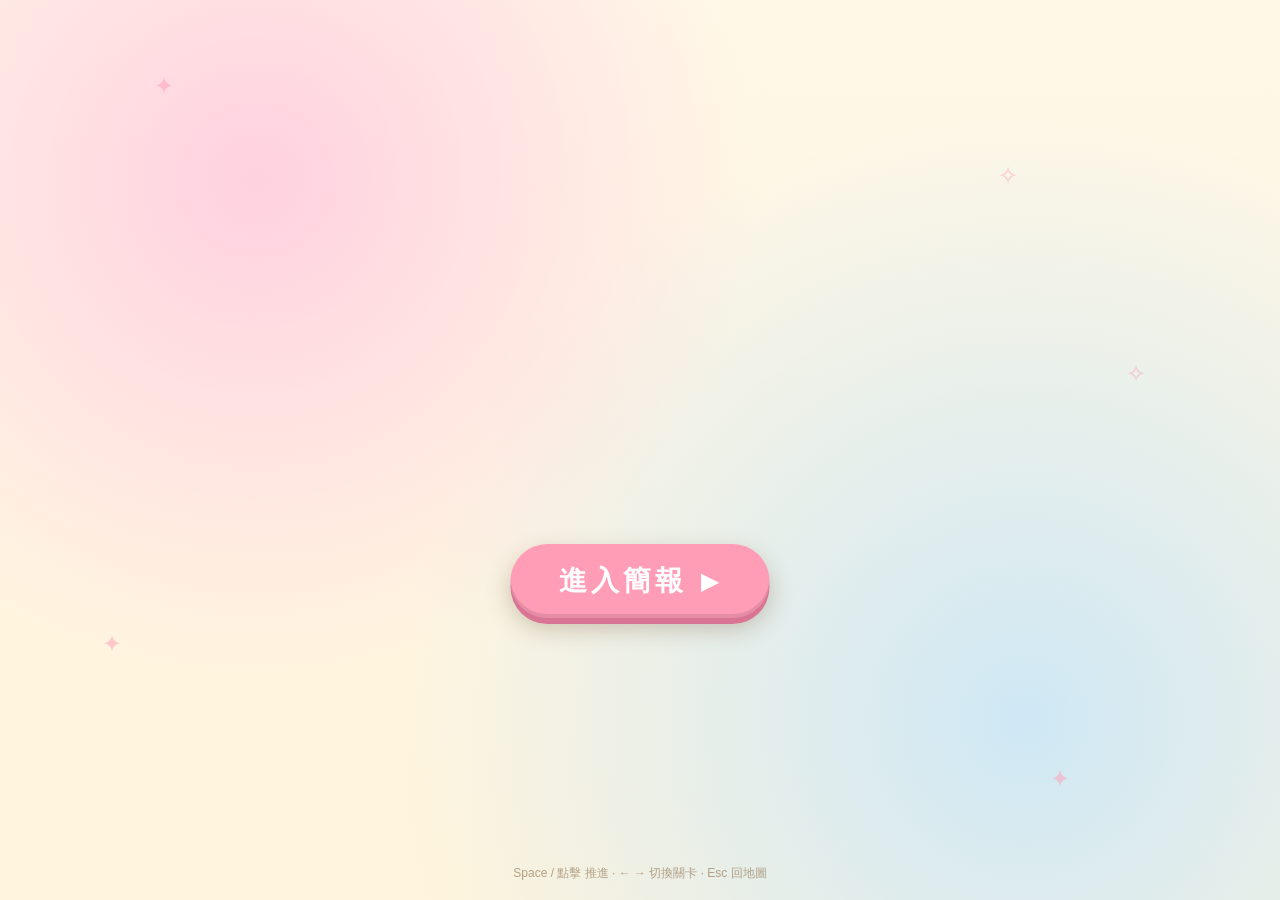
==== index.html @ 7335b10e "feat(ui): 實作首頁版面切換功能 在 content.json 新增 mode 參數，允許切換首頁兩種顯示樣式。mode 2 會隱藏動態角色圖示並將進入按鈕上移 210px。同時修正了切換樣式" ====
<!DOCTYPE html>
<html lang="zh-Hant">
<head>
<meta charset="UTF-8">
<meta name="viewport" content="width=device-width,initial-scale=1">
<title>敏捷力：吉伊卡哇的職場生存法則</title>
<link rel="stylesheet" href="assets/css/style.css?v=8">
<meta http-equiv="Cache-Control" content="no-cache, no-store, must-revalidate">
<meta http-equiv="Pragma" content="no-cache">
<meta http-equiv="Expires" content="0">
</head>
<body>

<!-- ============ Scene 1: Title ============ -->
<section id="scene-title" class="scene">
  <div class="title-bg">
    <img src="images/title-bg.png" alt="" class="bg-image" onerror="this.style.display='none'">
    <div class="bg-deco">
      <span class="deco">✦</span><span class="deco">✧</span>
      <span class="deco">✦</span><span class="deco">✧</span>
      <span class="deco">✦</span>
    </div>
  </div>

  <div class="title-center">
    <div class="title-subtitle" id="t-subtitle"></div>
    <h1 class="title-main" id="t-title"></h1>
    <div class="title-tagline" id="t-tagline"></div>
  </div>

  <div class="title-characters">
    <img class="char-float c1" src="images/characters/chiikawa.png" alt="" onerror="this.src='images/placeholder.svg'">
    <img class="char-float c2" src="images/characters/hachi.png" alt="" onerror="this.src='images/placeholder.svg'">
    <img class="char-float c3" src="images/characters/usagi.png" alt="" onerror="this.src='images/placeholder.svg'">
    <img class="char-float c4" src="images/characters/kobun.png" alt="" onerror="this.src='images/placeholder.svg'">
    <img class="char-float c5" src="images/characters/kuri.png" alt="" onerror="this.src='images/placeholder.svg'">
    <img class="char-float c6" src="images/characters/rakko.png" alt="" onerror="this.src='images/placeholder.svg'">
  </div>

  <button id="enter-btn" class="enter-btn">
    <span class="enter-btn-text"></span>
    <span class="enter-btn-arrow">▶</span>
  </button>

  <div class="hint-bar" id="title-hint"></div>
</section>

<!-- ============ Scene 2: Map ============ -->
<section id="scene-map" class="scene">
  <header class="map-header">
    <h2 class="map-title" id="map-title"></h2>
    <div class="map-hint" id="map-hint"></div>
    <div class="map-progress">
      <span class="progress-label"><span id="progress-num">0</span> / <span id="progress-total">7</span></span>
      <div class="stamp-row" id="stamp-row"></div>
      <button class="reset-btn" id="reset-btn" title="重置進度"></button>
    </div>
  </header>

  <div class="map-wrap">
    <img src="images/map.png" alt="" class="map-bg" onerror="this.style.display='none'">
    <div class="map-inner" id="map-inner">
      <!-- 虛線路徑 SVG -->
      <svg class="map-paths" viewBox="0 0 100 100" preserveAspectRatio="none" id="map-paths"></svg>
      <!-- 地標會由 JS 插入 -->
    </div>
  </div>

  <!-- 全部完成慶祝層 -->
  <div class="all-clear" id="all-clear" hidden>
    <div class="all-clear-inner">
      <div class="fireworks">
        <span>✦</span><span>✧</span><span>★</span><span>✦</span><span>✧</span>
      </div>
      <h2 id="all-clear-title"></h2>
      <p id="all-clear-text"></p>
      <button class="btn primary" id="all-clear-close">再看一次</button>
    </div>
  </div>
</section>

<!-- ============ Scene 3: Slide ============ -->
<section id="scene-slide" class="scene">
  <header class="slide-hud">
    <button class="btn hud-btn" id="slide-prev">◀ <span class="lbl-prev"></span></button>
    <button class="btn hud-btn" id="slide-map">🗺 <span class="lbl-map"></span></button>
    <div class="hud-center">
      <span class="hud-title" id="hud-title"></span>
      <span class="hud-count"><span id="hud-cur">1</span>/<span id="hud-total">7</span></span>
      <div class="hud-bar" id="hud-bar"></div>
    </div>
    <button class="btn hud-btn" id="slide-next"><span class="lbl-next"></span> ▶</button>
  </header>

  <div class="slide-body">
    <!-- 左側：角色立繪 -->
    <div class="slide-left" id="slide-left">
      <div class="stage" id="stage-characters"></div>
      <div class="char-info" id="char-info"></div>
    </div>

    <!-- 右側：重點 + 對話框 -->
    <div class="slide-right">
      <div class="slide-heading">
        <span class="slide-badge" id="slide-badge"></span>
        <h2 class="slide-title" id="slide-title"></h2>
      </div>
      <ul class="slide-points" id="slide-points"></ul>

      <div class="dialogue-box" id="dialogue-box">
        <div class="dialogue-speaker" id="dialogue-speaker"></div>
        <div class="dialogue-text" id="dialogue-text"></div>
        <div class="dialogue-next" id="dialogue-next">▼</div>
      </div>
    </div>
  </div>

  <footer class="slide-footer">
    <button class="btn" id="foot-prev">◀ <span class="lbl-prev"></span></button>
    <button class="btn" id="foot-map">🗺 <span class="lbl-map"></span></button>
    <button class="btn primary" id="foot-next"><span class="lbl-next"></span> ▶</button>
  </footer>

  <div class="skip-hint" id="skip-hint"></div>
</section>

<!-- 載入失敗提示（雙擊開啟會觸發，需改用 http server） -->
<div id="load-error" class="load-error" hidden>
  <div class="load-error-box">
    <h2>🚧 無法載入內容</h2>
    <p>瀏覽器禁止直接讀取本機 JSON 檔案。請在 <code>web/</code> 資料夾執行下列指令後用 <code>http://localhost:8000</code> 開啟：</p>
    <pre>cd web && python3 -m http.server 8000</pre>
    <p>或雙擊 <code>start.command</code>（macOS）自動啟動。</p>
  </div>
</div>

<script src="assets/js/typewriter.js"></script>
<script src="assets/js/scenes.js"></script>
<script src="assets/js/main.js"></script>
</body>
</html>
---- assets/css/style.css ----
/* ============================================================
   敏捷力互動式簡報 · 吉伊卡哇主題
   ============================================================ */

:root {
  --pink:       #FFD1E0;
  --pink-deep:  #FF9DB7;
  --cream:      #FFF8E7;
  --brown:      #6B4423;
  --brown-soft: #8B6B47;
  --mint:       #7FC8A9;
  --gold:       #FFB84D;
  --sky:        #CFE8F5;
  --bg:         #FFF4DC;
  --line:       #E8A6B8;
  --shadow:     rgba(107, 68, 35, 0.15);
  --shadow-deep: rgba(107, 68, 35, 0.3);

  --font-tc: "Noto Sans TC", "PingFang TC", "微軟正黑體", sans-serif;
  --radius: 18px;
  --radius-sm: 12px;
}

* { box-sizing: border-box; margin: 0; padding: 0; }

html, body {
  width: 100%;
  height: 100%;
  overflow: hidden;
  font-family: var(--font-tc);
  color: var(--brown);
  background: var(--bg);
}

button {
  font-family: inherit;
  cursor: pointer;
  border: none;
  background: none;
}

/* ============================================================
   Scene 切換
   ============================================================ */
.scene {
  position: fixed;
  inset: 0;
  opacity: 0;
  pointer-events: none;
  transform: scale(0.98);
  transition: opacity 0.5s ease, transform 0.5s ease;
  overflow: hidden;
}
.scene.active {
  opacity: 1;
  pointer-events: auto;
  transform: scale(1);
}

/* ============================================================
   Scene 1: Title
   ============================================================ */
#scene-title {
  background:
    radial-gradient(circle at 20% 20%, var(--pink) 0%, transparent 40%),
    radial-gradient(circle at 80% 80%, var(--sky) 0%, transparent 50%),
    linear-gradient(180deg, var(--cream) 0%, var(--bg) 100%);
}
.title-bg {
  position: absolute;
  inset: 0;
  overflow: hidden;
}
.bg-image {
  width: 100%;
  height: 100%;
  object-fit: cover;
  opacity: 0.5;
}
.bg-deco {
  position: absolute;
  inset: 0;
  pointer-events: none;
}
.bg-deco .deco {
  position: absolute;
  font-size: 24px;
  color: var(--pink-deep);
  opacity: 0.5;
  animation: twinkle 3s ease-in-out infinite;
}
.bg-deco .deco:nth-child(1) { top:  8%; left: 12%; animation-delay: 0s; }
.bg-deco .deco:nth-child(2) { top: 18%; left: 78%; animation-delay: 0.5s; }
.bg-deco .deco:nth-child(3) { top: 70%; left:  8%; animation-delay: 1s; }
.bg-deco .deco:nth-child(4) { top: 40%; left: 88%; animation-delay: 1.5s; }
.bg-deco .deco:nth-child(5) { top: 85%; left: 82%; animation-delay: 2s; }

@keyframes twinkle {
  0%, 100% { opacity: 0.2; transform: scale(0.8) rotate(0); }
  50%      { opacity: 0.8; transform: scale(1.2) rotate(180deg); }
}

.title-center {
  position: absolute;
  top: 18%;
  left: 50%;
  transform: translateX(-50%);
  text-align: center;
  z-index: 3;
  width: 90%;
  max-width: 720px;
}
.title-subtitle {
  font-size: clamp(14px, 1.6vw, 20px);
  color: var(--brown-soft);
  letter-spacing: 6px;
  margin-bottom: 12px;
  opacity: 0;
  animation: fadeUp 0.8s 0.2s ease forwards;
}
.title-main {
  font-size: clamp(36px, 6vw, 72px);
  font-weight: 900;
  color: var(--brown);
  letter-spacing: 4px;
  text-shadow:
    4px 4px 0 var(--pink),
    8px 8px 0 var(--shadow);
  opacity: 0;
  animation: fadeUp 1s 0.5s ease forwards;
}
.title-tagline {
  margin-top: 18px;
  font-size: clamp(14px, 1.8vw, 22px);
  color: var(--brown-soft);
  opacity: 0;
  animation: fadeUp 0.8s 0.9s ease forwards;
}

@keyframes fadeUp {
  from { opacity: 0; transform: translateY(20px); }
  to   { opacity: 1; transform: translateY(0); }
}

.title-characters {
  position: absolute;
  bottom: 22%;
  left: 50%;
  transform: translateX(-50%);
  display: flex;
  gap: clamp(8px, 2vw, 28px);
  z-index: 2;
}
.char-float {
  width: clamp(60px, 9vw, 110px);
  height: clamp(60px, 9vw, 110px);
  object-fit: contain;
  animation: float 3s ease-in-out infinite;
  filter: drop-shadow(0 8px 12px var(--shadow-deep));
}
.char-float.c1 { animation-delay: 0s; }
.char-float.c2 { animation-delay: 0.3s; }
.char-float.c3 { animation-delay: 0.6s; }
.char-float.c4 { animation-delay: 0.9s; }
.char-float.c5 { animation-delay: 1.2s; }
.char-float.c6 { animation-delay: 1.5s; }

@keyframes float {
  0%, 100% { transform: translateY(0) rotate(-2deg); }
  50%      { transform: translateY(-12px) rotate(2deg); }
}

.enter-btn {
  position: absolute;
  bottom: 8%;
  left: 50%;
  transform: translateX(-50%);
  padding: 18px 48px;
  background: var(--pink-deep);
  color: #fff;
  font-size: clamp(20px, 2.2vw, 28px);
  font-weight: 900;
  border-radius: 999px;
  letter-spacing: 4px;
  box-shadow:
    0 6px 0 #d97594,
    0 10px 24px var(--shadow-deep),
    inset 0 -4px 0 rgba(0,0,0,0.1);
  animation: pulse 2s ease-in-out infinite;
  z-index: 3;
  display: flex;
  align-items: center;
  gap: 14px;
}
.enter-btn:hover {
  transform: translateX(-50%) scale(1.05);
  animation-play-state: paused;
}
.enter-btn:active {
  transform: translateX(-50%) scale(0.98) translateY(4px);
  box-shadow: 0 2px 0 #d97594, 0 4px 12px var(--shadow-deep);
}
.enter-btn-arrow {
  font-size: 0.8em;
  animation: arrowWiggle 1s ease-in-out infinite;
}

@keyframes pulse {
  0%, 100% { box-shadow: 0 6px 0 #d97594, 0 10px 24px var(--shadow-deep), 0 0 0 0 rgba(255,157,183,0.7); }
  50%      { box-shadow: 0 6px 0 #d97594, 0 10px 24px var(--shadow-deep), 0 0 0 20px rgba(255,157,183,0); }
}
@keyframes arrowWiggle {
  0%, 100% { transform: translateX(0); }
  50%      { transform: translateX(6px); }
}

.hint-bar {
  position: absolute;
  bottom: 2%;
  left: 50%;
  transform: translateX(-50%);
  font-size: 12px;
  color: var(--brown-soft);
  opacity: 0.6;
}

/* ============================================================
   Scene 2: Map
   ============================================================ */
#scene-map {
  background:
    radial-gradient(ellipse at 50% 0%, var(--sky) 0%, transparent 60%),
    linear-gradient(180deg, var(--cream) 0%, var(--bg) 100%);
  display: flex;
  flex-direction: column;
}

.map-header {
  position: relative;
  padding: 20px 32px;
  display: flex;
  align-items: center;
  justify-content: space-between;
  flex-wrap: wrap;
  gap: 12px;
  border-bottom: 3px dashed var(--line);
  background: rgba(255, 248, 231, 0.7);
  z-index: 5;
}
.map-title {
  font-size: clamp(22px, 3vw, 32px);
  font-weight: 900;
  color: var(--brown);
  letter-spacing: 3px;
}
.map-hint {
  font-size: 13px;
  color: var(--brown-soft);
  opacity: 0.8;
}
.map-progress {
  display: flex;
  align-items: center;
  gap: 14px;
}
.progress-label {
  font-weight: 900;
  font-size: 18px;
  color: var(--brown);
  padding: 4px 14px;
  background: var(--pink);
  border-radius: 999px;
  box-shadow: 0 2px 0 var(--pink-deep);
}
.stamp-row {
  display: flex;
  gap: 6px;
}
.stamp {
  width: 26px;
  height: 26px;
  border: 2px dashed var(--line);
  border-radius: 50%;
  display: flex;
  align-items: center;
  justify-content: center;
  font-size: 16px;
  color: transparent;
  transition: all 0.3s ease;
}
.stamp.done {
  background: var(--gold);
  border-style: solid;
  border-color: #c98a20;
  color: #fff;
  transform: rotate(-12deg);
  animation: stampIn 0.4s ease;
}
@keyframes stampIn {
  0%   { transform: rotate(0) scale(2); opacity: 0; }
  60%  { transform: rotate(-18deg) scale(0.9); opacity: 1; }
  100% { transform: rotate(-12deg) scale(1); }
}
.reset-btn {
  width: 28px;
  height: 28px;
  border-radius: 50%;
  background: transparent;
  border: 2px solid var(--line);
  color: var(--brown-soft);
  font-size: 14px;
  display: flex;
  align-items: center;
  justify-content: center;
  transition: all 0.2s;
}
.reset-btn::before { content: "↻"; }
.reset-btn:hover {
  background: var(--line);
  color: #fff;
  transform: rotate(180deg);
}

.map-wrap {
  flex: 1;
  position: relative;
  margin: 20px;
  border-radius: var(--radius);
  background:
    radial-gradient(ellipse at 30% 30%, #e8f4d8 0%, transparent 50%),
    radial-gradient(ellipse at 70% 70%, #ffe4e8 0%, transparent 50%),
    #fff8e7;
  box-shadow:
    inset 0 0 0 4px var(--line),
    inset 0 0 0 8px var(--cream),
    0 10px 30px var(--shadow);
  overflow: hidden;
}
.map-bg {
  position: absolute;
  inset: 0;
  width: 100%;
  height: 100%;
  object-fit: cover;
  opacity: 0.7;
}
.map-wrap::after {
  content: "";
  position: absolute;
  inset: 0;
  background: rgba(255, 248, 231, 0.35);
  pointer-events: none;
  border-radius: var(--radius);
  z-index: 1;
}
.map-inner {
  position: absolute;
  inset: 0;
}
.map-paths {
  position: absolute;
  inset: 0;
  width: 100%;
  height: 100%;
  pointer-events: none;
}
.map-path-line {
  fill: none;
  stroke: #3E2723;
  stroke-width: 0.8;
  stroke-dasharray: 1.5 1.5;
  opacity: 1;
}

/* 地標 */
.landmark {
  position: absolute;
  transform: translate(-50%, -50%);
  display: flex;
  flex-direction: column;
  align-items: center;
  cursor: pointer;
  z-index: 2;
  transition: transform 0.2s ease;
}
.landmark:hover {
  transform: translate(-50%, -55%) scale(1.08);
  z-index: 10;
}
.landmark-icon-wrap {
  position: relative;
  width: 72px;
  height: 72px;
  background: var(--cream);
  border: 3px solid var(--brown);
  border-radius: 50%;
  display: flex;
  align-items: center;
  justify-content: center;
  font-size: 32px;
  box-shadow:
    0 6px 0 var(--brown),
    0 10px 20px var(--shadow-deep);
}
.landmark:not(.done) .landmark-icon-wrap::after {
  content: "";
  position: absolute;
  inset: -6px;
  border-radius: 50%;
  border: 3px solid var(--pink-deep);
  animation: halo 1.5s ease-in-out infinite;
  pointer-events: none;
}
@keyframes halo {
  0%, 100% { opacity: 0.3; transform: scale(1); }
  50%      { opacity: 1;   transform: scale(1.15); }
}
.landmark.done .landmark-icon-wrap {
  background: var(--mint);
  border-color: #4f8b6f;
  box-shadow: 0 6px 0 #4f8b6f, 0 10px 20px var(--shadow-deep);
}
.landmark-badge {
  position: absolute;
  top: -8px;
  left: -8px;
  width: 26px;
  height: 26px;
  background: var(--brown);
  color: #fff;
  border-radius: 50%;
  font-size: 14px;
  font-weight: 900;
  display: flex;
  align-items: center;
  justify-content: center;
  border: 2px solid var(--cream);
}
.landmark.done .landmark-icon-wrap::before {
  content: "✓";
  position: absolute;
  top: -10px;
  right: -10px;
  width: 30px;
  height: 30px;
  background: var(--gold);
  color: #fff;
  border-radius: 50%;
  font-size: 18px;
  font-weight: 900;
  display: flex;
  align-items: center;
  justify-content: center;
  border: 2px solid #c98a20;
  transform: rotate(-12deg);
}
.landmark-label {
  margin-top: 8px;
  padding: 4px 12px;
  background: var(--cream);
  border: 2px solid var(--brown);
  border-radius: 999px;
  font-size: 13px;
  font-weight: 700;
  color: var(--brown);
  white-space: nowrap;
  box-shadow: 0 2px 0 var(--brown);
}

.landmark-card {
  position: absolute;
  bottom: calc(100% + 14px);
  left: 50%;
  transform: translateX(-50%) translateY(6px);
  width: 240px;
  padding: 12px;
  background: #fff;
  border: 2px solid var(--brown);
  border-radius: var(--radius-sm);
  box-shadow: 0 8px 20px var(--shadow-deep);
  opacity: 0;
  pointer-events: none;
  transition: all 0.2s ease;
  z-index: 5;
}
.landmark:hover .landmark-card {
  opacity: 1;
  transform: translateX(-50%) translateY(0);
}
.landmark-card::after {
  content: "";
  position: absolute;
  top: 100%;
  left: 50%;
  transform: translateX(-50%);
  border: 8px solid transparent;
  border-top-color: var(--brown);
}

/* 靠上方地標：資訊卡翻到下方 */
.landmark.card-below .landmark-card {
  bottom: auto;
  top: calc(100% + 14px);
  transform: translateX(-50%) translateY(-6px);
}
.landmark.card-below:hover .landmark-card {
  transform: translateX(-50%) translateY(0);
}
.landmark.card-below .landmark-card::after {
  top: auto;
  bottom: 100%;
  border-top-color: transparent;
  border-bottom-color: var(--brown);
}
.lc-title {
  font-size: 15px;
  font-weight: 900;
  color: var(--brown);
  margin-bottom: 4px;
}
.lc-subtitle {
  font-size: 12px;
  color: var(--brown-soft);
  margin-bottom: 8px;
}
.lc-chars {
  display: flex;
  gap: 4px;
}
.lc-char {
  width: 30px;
  height: 30px;
  border-radius: 50%;
  background: var(--cream);
  border: 2px solid var(--brown);
  object-fit: cover;
}

/* 全部完成慶祝層 */
.all-clear {
  position: fixed;
  inset: 0;
  background: rgba(107, 68, 35, 0.6);
  display: flex;
  align-items: center;
  justify-content: center;
  z-index: 100;
  animation: fadeIn 0.4s ease;
}
.all-clear[hidden] { display: none; }
.all-clear-inner {
  background: var(--cream);
  border: 4px solid var(--brown);
  border-radius: var(--radius);
  padding: 40px 60px;
  text-align: center;
  position: relative;
  box-shadow: 0 20px 60px var(--shadow-deep);
  animation: popIn 0.5s ease;
}
.all-clear-inner h2 {
  font-size: 32px;
  color: var(--brown);
  margin-bottom: 12px;
}
.all-clear-inner p {
  color: var(--brown-soft);
  margin-bottom: 20px;
}
.fireworks {
  position: absolute;
  inset: -20px;
  pointer-events: none;
}
.fireworks span {
  position: absolute;
  font-size: 32px;
  color: var(--gold);
  animation: firework 1.5s ease-out infinite;
}
.fireworks span:nth-child(1) { top: 10%; left: 10%; animation-delay: 0s; }
.fireworks span:nth-child(2) { top: 80%; left: 20%; animation-delay: 0.3s; }
.fireworks span:nth-child(3) { top: 20%; right: 10%; animation-delay: 0.6s; }
.fireworks span:nth-child(4) { top: 70%; right: 15%; animation-delay: 0.9s; }
.fireworks span:nth-child(5) { top: 50%; left: 50%; animation-delay: 1.2s; }

@keyframes firework {
  0%   { opacity: 0; transform: scale(0) rotate(0); }
  50%  { opacity: 1; transform: scale(1.5) rotate(180deg); }
  100% { opacity: 0; transform: scale(2) rotate(360deg); }
}
@keyframes popIn {
  from { transform: scale(0.7); opacity: 0; }
  to   { transform: scale(1);   opacity: 1; }
}
@keyframes fadeIn {
  from { opacity: 0; }
  to   { opacity: 1; }
}

/* ============================================================
   Scene 3: Slide
   ============================================================ */
#scene-slide {
  background:
    linear-gradient(180deg, #fff4dc 0%, #ffe4e8 100%);
  display: flex;
  flex-direction: column;
}

.slide-hud {
  display: flex;
  align-items: center;
  gap: 12px;
  padding: 12px 20px;
  background: rgba(255, 248, 231, 0.95);
  border-bottom: 3px solid var(--brown);
  box-shadow: 0 4px 10px var(--shadow);
  z-index: 3;
}
.hud-center {
  flex: 1;
  display: flex;
  flex-direction: column;
  align-items: center;
  gap: 4px;
}
.hud-title {
  font-size: 15px;
  font-weight: 900;
  color: var(--brown);
}
.hud-count {
  font-size: 12px;
  color: var(--brown-soft);
}
.hud-bar {
  width: 200px;
  height: 8px;
  background: var(--line);
  border-radius: 999px;
  overflow: hidden;
  display: flex;
  gap: 2px;
  padding: 1px;
}
.hud-bar-seg {
  flex: 1;
  background: transparent;
  border-radius: 999px;
  transition: background 0.3s ease;
}
.hud-bar-seg.active { background: var(--brown); }
.hud-bar-seg.done   { background: var(--gold); }

.btn {
  padding: 8px 18px;
  border-radius: 999px;
  background: var(--cream);
  color: var(--brown);
  font-weight: 700;
  font-size: 14px;
  border: 2px solid var(--brown);
  box-shadow: 0 3px 0 var(--brown);
  transition: all 0.15s ease;
}
.btn:hover { transform: translateY(-2px); box-shadow: 0 5px 0 var(--brown); }
.btn:active { transform: translateY(2px); box-shadow: 0 1px 0 var(--brown); }
.btn.primary {
  background: var(--pink-deep);
  color: #fff;
  border-color: #b85a75;
  box-shadow: 0 3px 0 #b85a75;
}
.btn.primary:hover { box-shadow: 0 5px 0 #b85a75; }
.hud-btn { font-size: 13px; padding: 6px 14px; }

.slide-body {
  flex: 1;
  display: flex;
  gap: 24px;
  padding: 24px 32px;
  overflow: hidden;
}

/* 左側：角色區 */
.slide-left {
  width: 34%;
  min-width: 280px;
  display: flex;
  flex-direction: column;
  align-items: center;
  justify-content: center;
  gap: 16px;
  background:
    radial-gradient(ellipse at 50% 80%, rgba(255,209,224,0.5) 0%, transparent 60%);
  border-radius: var(--radius);
  position: relative;
  padding: 20px;
  overflow: hidden;
}
.stage {
  flex: 1;
  display: flex;
  align-items: center;
  justify-content: center;
  width: 100%;
  max-width: 100%;
  position: relative;
  min-height: 0;
}
.stage-char {
  position: absolute;
  left: 0;
  right: 0;
  bottom: 0;
  margin: 0 auto;
  max-height: min(65vh, 440px);
  max-width: 100%;
  width: auto;
  height: auto;
  object-fit: contain;
  opacity: 0;
  pointer-events: none;
  transition: opacity 0.35s ease;
  filter: drop-shadow(0 14px 22px var(--shadow-deep));
}
.stage-char.focus {
  opacity: 1;
  animation: float 4s ease-in-out infinite;
}

.char-dots {
  display: flex;
  gap: 8px;
  justify-content: center;
  margin: 8px 0 4px;
  flex-wrap: wrap;
}
.char-dot {
  width: 36px;
  height: 36px;
  border-radius: 50%;
  border: 2px solid var(--brown);
  background: var(--cream);
  overflow: hidden;
  cursor: pointer;
  padding: 0;
  opacity: 0.5;
  transition: opacity 0.2s ease, transform 0.2s ease;
}
.char-dot img {
  width: 100%;
  height: 100%;
  object-fit: cover;
  object-position: top center;
  display: block;
}
.char-dot:hover { opacity: 0.85; }
.char-dot.active {
  opacity: 1;
  transform: scale(1.12);
  box-shadow: 0 2px 0 var(--brown);
}
.char-dots.hide { display: none; }

.char-info {
  width: 100%;
  text-align: center;
  padding: 10px 14px;
  background: var(--cream);
  border: 2px solid var(--brown);
  border-radius: var(--radius-sm);
  box-shadow: 0 3px 0 var(--brown);
  min-height: 58px;
}
.char-info .ci-name {
  font-size: 16px;
  font-weight: 900;
  color: var(--brown);
}
.char-info .ci-member {
  font-size: 13px;
  color: var(--pink-deep);
  font-weight: 700;
}
.char-info .ci-dept {
  font-size: 11px;
  color: var(--brown-soft);
  margin-top: 2px;
}

/* 右側：重點 + 對話框 */
.slide-right {
  flex: 1;
  display: flex;
  flex-direction: column;
  gap: 18px;
  overflow-y: auto;
  min-height: 0;
}
.slide-heading {
  display: flex;
  align-items: center;
  gap: 12px;
  flex-wrap: wrap;
}
.slide-badge {
  padding: 4px 12px;
  background: var(--brown);
  color: var(--cream);
  border-radius: 999px;
  font-size: 12px;
  font-weight: 700;
  letter-spacing: 2px;
}
.slide-title {
  font-size: clamp(22px, 2.8vw, 32px);
  font-weight: 900;
  color: var(--brown);
  letter-spacing: 2px;
}

.slide-points {
  list-style: none;
  display: flex;
  flex-direction: column;
  gap: 10px;
}
.slide-points li {
  padding: 12px 18px 12px 42px;
  background: #fff;
  border: 2px solid var(--brown);
  border-radius: var(--radius-sm);
  font-size: clamp(14px, 1.4vw, 17px);
  line-height: 1.6;
  color: var(--brown);
  box-shadow: 0 3px 0 var(--brown);
  position: relative;
  opacity: 0;
  transform: translateX(-12px);
  animation: pointIn 0.5s ease forwards;
}
.slide-points li::before {
  content: "✦";
  position: absolute;
  left: 16px;
  top: 50%;
  transform: translateY(-50%);
  color: var(--pink-deep);
  font-size: 18px;
}
.slide-points li:nth-child(1) { animation-delay: 0.1s; }
.slide-points li:nth-child(2) { animation-delay: 0.3s; }
.slide-points li:nth-child(3) { animation-delay: 0.5s; }
.slide-points li:nth-child(4) { animation-delay: 0.7s; }
.slide-points li strong {
  color: var(--pink-deep);
  background: linear-gradient(180deg, transparent 60%, var(--pink) 60%);
  padding: 0 2px;
}

@keyframes pointIn {
  to { opacity: 1; transform: translateX(0); }
}

.dialogue-box {
  margin-top: auto;
  padding: 18px 22px 22px 22px;
  background: #fff;
  border: 3px solid var(--brown);
  border-radius: var(--radius);
  box-shadow: 0 6px 0 var(--brown), 0 12px 24px var(--shadow);
  position: relative;
  cursor: pointer;
  min-height: 100px;
  user-select: none;
}
.dialogue-speaker {
  display: inline-block;
  padding: 4px 14px;
  background: var(--pink-deep);
  color: #fff;
  border-radius: 999px 999px 999px 0;
  font-size: 13px;
  font-weight: 700;
  margin-bottom: 10px;
  transform: translateY(-26px);
  position: absolute;
  top: 0;
  left: 18px;
  border: 2px solid var(--brown);
  min-height: 26px;
}
.dialogue-speaker:empty { display: none; }
.dialogue-text {
  font-size: clamp(14px, 1.5vw, 18px);
  line-height: 1.8;
  color: var(--brown);
  letter-spacing: 1px;
}
.dialogue-text .caret {
  display: inline-block;
  width: 2px;
  height: 1em;
  background: var(--brown);
  animation: blink 0.7s step-end infinite;
  vertical-align: text-bottom;
  margin-left: 2px;
}
@keyframes blink {
  0%, 50%   { opacity: 1; }
  51%, 100% { opacity: 0; }
}
.dialogue-next {
  position: absolute;
  bottom: 10px;
  right: 18px;
  font-size: 16px;
  color: var(--pink-deep);
  animation: bounce 0.6s ease-in-out infinite alternate;
  opacity: 0;
  transition: opacity 0.2s;
}
.dialogue-box.ready .dialogue-next { opacity: 1; }
@keyframes bounce {
  from { transform: translateY(0); }
  to   { transform: translateY(6px); }
}

.slide-footer {
  display: flex;
  gap: 14px;
  padding: 14px 32px;
  background: rgba(255, 248, 231, 0.95);
  border-top: 3px solid var(--brown);
  justify-content: center;
}

.skip-hint {
  position: absolute;
  bottom: 62px;
  left: 50%;
  transform: translateX(-50%);
  font-size: 11px;
  color: var(--brown-soft);
  opacity: 0.6;
  pointer-events: none;
}

/* ============================================================
   Load Error
   ============================================================ */
.load-error {
  position: fixed;
  inset: 0;
  background: rgba(107, 68, 35, 0.85);
  display: flex;
  align-items: center;
  justify-content: center;
  z-index: 9999;
}
.load-error[hidden] { display: none; }
.load-error-box {
  background: var(--cream);
  border: 3px solid var(--brown);
  border-radius: var(--radius);
  padding: 30px 40px;
  max-width: 560px;
  box-shadow: 0 20px 60px rgba(0,0,0,0.4);
}
.load-error-box h2 {
  color: var(--pink-deep);
  margin-bottom: 12px;
}
.load-error-box p {
  color: var(--brown);
  margin: 10px 0;
  line-height: 1.6;
}
.load-error-box pre {
  background: var(--brown);
  color: var(--cream);
  padding: 12px 16px;
  border-radius: var(--radius-sm);
  font-size: 14px;
  overflow-x: auto;
}
.load-error-box code {
  background: var(--pink);
  padding: 2px 8px;
  border-radius: 4px;
  color: var(--brown);
  font-size: 13px;
}

/* ============================================================
   RWD: 窄螢幕微調
   ============================================================ */
@media (max-width: 900px) {
  .slide-body {
    flex-direction: column;
    padding: 16px;
    gap: 12px;
  }
  .slide-left {
    width: 100%;
    min-width: 0;
  }
  .stage-char {
    max-height: min(30vh, 200px);
  }
  .char-dot { width: 28px; height: 28px; }
  .map-header {
    padding: 12px 16px;
  }
  .landmark-icon-wrap {
    width: 56px;
    height: 56px;
    font-size: 24px;
  }
}

/* ============================================================
   低高度視窗：只在真的矮的螢幕才縮 (<= 720px)
   中等高度 (720~900) 維持 debug_1 原本的大立繪美感
   ============================================================ */
@media (max-height: 720px) {
  .slide-hud        { padding: 8px 16px; }
  .slide-footer     { padding: 10px 24px; }
  .slide-body       { padding: 14px 22px; gap: 14px; }
  .slide-left       { padding: 12px; gap: 10px; }
  .slide-right      { gap: 12px; }
  .slide-points li  { padding: 8px 14px 8px 36px; font-size: 14px; line-height: 1.5; }
  .dialogue-box     { padding: 14px 18px 18px; min-height: 70px; }
  .dialogue-text    { line-height: 1.65; }
  .stage-char       { max-height: min(52vh, 320px); }
  .char-dot         { width: 30px; height: 30px; }
  .char-info        { padding: 8px 12px; min-height: 52px; }
  .skip-hint        { bottom: 54px; font-size: 10px; }
}

@media (max-height: 620px) {
  .slide-hud        { padding: 6px 14px; }
  .slide-footer     { padding: 8px 20px; }
  .slide-body       { padding: 10px 18px; gap: 10px; }
  .slide-left       { padding: 10px; gap: 8px; }
  .slide-right      { gap: 8px; }
  .slide-title      { font-size: clamp(18px, 2.2vw, 24px); }
  .slide-points li  { padding: 6px 12px 6px 32px; font-size: 13px; line-height: 1.45; }
  .slide-points li::before { font-size: 14px; left: 12px; }
  .dialogue-box     { min-height: 56px; padding: 12px 16px 14px; }
  .dialogue-text    { font-size: 14px; line-height: 1.55; }
  .dialogue-speaker { font-size: 11px; transform: translateY(-22px); }
  .stage-char       { max-height: min(44vh, 260px); }
  .char-dot         { width: 26px; height: 26px; }
  .char-info .ci-name   { font-size: 15px; }
  .char-info .ci-dept   { font-size: 10px; }
  .skip-hint        { display: none; }
  .btn              { font-size: 13px; padding: 6px 14px; }
}
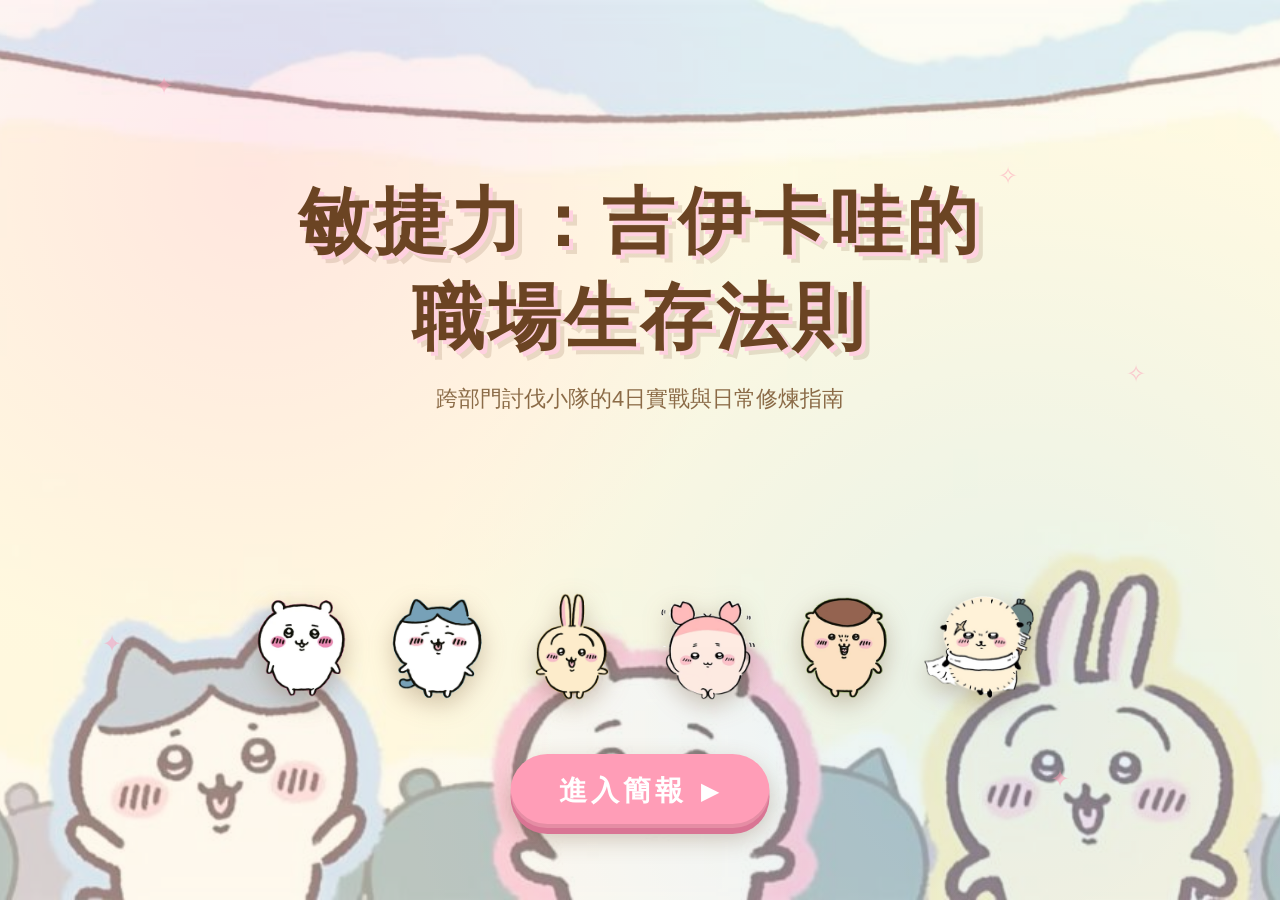
==== commit ccb4d9ae: "feat: 增加圖片功能" ====
--- a/index.html
+++ b/index.html
@@ -4,7 +4,7 @@
 <meta charset="UTF-8">
 <meta name="viewport" content="width=device-width,initial-scale=1">
 <title>敏捷力：吉伊卡哇的職場生存法則</title>
-<link rel="stylesheet" href="assets/css/style.css?v=8">
+<link rel="stylesheet" href="assets/css/style.css?v=11">
 <meta http-equiv="Cache-Control" content="no-cache, no-store, must-revalidate">
 <meta http-equiv="Pragma" content="no-cache">
 <meta http-equiv="Expires" content="0">
@@ -124,6 +124,12 @@
   <div class="skip-hint" id="skip-hint"></div>
 </section>
 
+<!-- 圖片放大燈箱 -->
+<div id="image-lightbox" class="image-lightbox" hidden>
+  <button class="lightbox-close" id="lightbox-close" aria-label="關閉">×</button>
+  <img class="lightbox-img" id="lightbox-img" alt="">
+</div>
+
 <!-- 載入失敗提示（雙擊開啟會觸發，需改用 http server） -->
 <div id="load-error" class="load-error" hidden>
   <div class="load-error-box">
--- a/assets/css/style.css
+++ b/assets/css/style.css
@@ -775,17 +775,17 @@
   min-height: 58px;
 }
 .char-info .ci-name {
-  font-size: 16px;
+  font-size: 19.2px;
   font-weight: 900;
   color: var(--brown);
 }
 .char-info .ci-member {
-  font-size: 13px;
+  font-size: 15.6px;
   color: var(--pink-deep);
   font-weight: 700;
 }
 .char-info .ci-dept {
-  font-size: 11px;
+  font-size: 13.2px;
   color: var(--brown-soft);
   margin-top: 2px;
 }
@@ -796,7 +796,6 @@
   display: flex;
   flex-direction: column;
   gap: 18px;
-  overflow-y: auto;
   min-height: 0;
 }
 .slide-heading {
@@ -826,13 +825,17 @@
   display: flex;
   flex-direction: column;
   gap: 10px;
+  flex: 1 1 0;
+  min-height: 0;
+  overflow-y: auto;
+  padding-right: 6px;
 }
 .slide-points li {
   padding: 12px 18px 12px 42px;
   background: #fff;
   border: 2px solid var(--brown);
   border-radius: var(--radius-sm);
-  font-size: clamp(14px, 1.4vw, 17px);
+  font-size: clamp(21px, 2.1vw, 26px);
   line-height: 1.6;
   color: var(--brown);
   box-shadow: 0 3px 0 var(--brown);
@@ -858,6 +861,87 @@
   color: var(--pink-deep);
   background: linear-gradient(180deg, transparent 60%, var(--pink) 60%);
   padding: 0 2px;
+}
+
+/* 圖片型 point：移除 ✦ 項目符號、縮減內距、圖片置中顯示 */
+.slide-points li.point-image {
+  padding: 8px;
+  text-align: center;
+}
+.slide-points li.point-image::before { content: none; }
+.slide-points li.point-image img {
+  max-width: 100%;
+  max-height: 50vh;
+  height: auto;
+  display: block;
+  margin: 0 auto;
+  border-radius: var(--radius-sm);
+  cursor: zoom-in;
+  transition: transform 0.2s ease;
+}
+.slide-points li.point-image img:hover {
+  transform: scale(1.02);
+}
+
+/* 圖片燈箱 */
+.image-lightbox {
+  position: fixed;
+  inset: 0;
+  background: rgba(0, 0, 0, 0.85);
+  z-index: 1000;
+  display: flex;
+  align-items: center;
+  justify-content: center;
+  cursor: zoom-out;
+  animation: lightboxFadeIn 0.2s ease;
+}
+.image-lightbox[hidden] { display: none; }
+.lightbox-img {
+  max-width: 92vw;
+  max-height: 92vh;
+  object-fit: contain;
+  border-radius: 8px;
+  box-shadow: 0 10px 40px rgba(0, 0, 0, 0.5);
+  cursor: default;
+  transform-origin: center center;
+  animation:
+    lightboxPop 0.3s ease-out,
+    lightboxWobble 1s ease-in-out 0.3s 1;
+}
+.lightbox-close {
+  position: absolute;
+  top: 20px;
+  right: 24px;
+  width: 48px;
+  height: 48px;
+  border: none;
+  border-radius: 50%;
+  background: #fff;
+  color: var(--brown);
+  font-size: 28px;
+  font-weight: 700;
+  cursor: pointer;
+  line-height: 1;
+  box-shadow: 0 4px 12px rgba(0, 0, 0, 0.3);
+  transition: transform 0.15s ease;
+}
+.lightbox-close:hover { transform: scale(1.1); }
+
+@keyframes lightboxFadeIn {
+  from { opacity: 0; }
+  to   { opacity: 1; }
+}
+@keyframes lightboxPop {
+  from { opacity: 0; transform: scale(0.85); }
+  to   { opacity: 1; transform: scale(1); }
+}
+@keyframes lightboxWobble {
+  0%   { transform: translateX(0) rotate(0deg); }
+  20%  { transform: translateX(-6px) rotate(-1.2deg); }
+  40%  { transform: translateX(6px) rotate(1.2deg); }
+  60%  { transform: translateX(-4px) rotate(-0.8deg); }
+  80%  { transform: translateX(4px) rotate(0.8deg); }
+  100% { transform: translateX(0) rotate(0deg); }
 }
 
 @keyframes pointIn {
@@ -875,6 +959,7 @@
   cursor: pointer;
   min-height: 100px;
   user-select: none;
+  flex: 0 0 auto;
 }
 .dialogue-speaker {
   display: inline-block;
@@ -882,7 +967,7 @@
   background: var(--pink-deep);
   color: #fff;
   border-radius: 999px 999px 999px 0;
-  font-size: 13px;
+  font-size: 15.6px;
   font-weight: 700;
   margin-bottom: 10px;
   transform: translateY(-26px);
@@ -894,7 +979,7 @@
 }
 .dialogue-speaker:empty { display: none; }
 .dialogue-text {
-  font-size: clamp(14px, 1.5vw, 18px);
+  font-size: clamp(21px, 2.25vw, 27px);
   line-height: 1.8;
   color: var(--brown);
   letter-spacing: 1px;
@@ -1031,7 +1116,7 @@
   .slide-body       { padding: 14px 22px; gap: 14px; }
   .slide-left       { padding: 12px; gap: 10px; }
   .slide-right      { gap: 12px; }
-  .slide-points li  { padding: 8px 14px 8px 36px; font-size: 14px; line-height: 1.5; }
+  .slide-points li  { padding: 8px 14px 8px 36px; font-size: 21px; line-height: 1.5; }
   .dialogue-box     { padding: 14px 18px 18px; min-height: 70px; }
   .dialogue-text    { line-height: 1.65; }
   .stage-char       { max-height: min(52vh, 320px); }
@@ -1047,11 +1132,11 @@
   .slide-left       { padding: 10px; gap: 8px; }
   .slide-right      { gap: 8px; }
   .slide-title      { font-size: clamp(18px, 2.2vw, 24px); }
-  .slide-points li  { padding: 6px 12px 6px 32px; font-size: 13px; line-height: 1.45; }
+  .slide-points li  { padding: 6px 12px 6px 32px; font-size: 20px; line-height: 1.45; }
   .slide-points li::before { font-size: 14px; left: 12px; }
   .dialogue-box     { min-height: 56px; padding: 12px 16px 14px; }
-  .dialogue-text    { font-size: 14px; line-height: 1.55; }
-  .dialogue-speaker { font-size: 11px; transform: translateY(-22px); }
+  .dialogue-text    { font-size: 21px; line-height: 1.55; }
+  .dialogue-speaker { font-size: 13.2px; transform: translateY(-22px); }
   .stage-char       { max-height: min(44vh, 260px); }
   .char-dot         { width: 26px; height: 26px; }
   .char-info .ci-name   { font-size: 15px; }
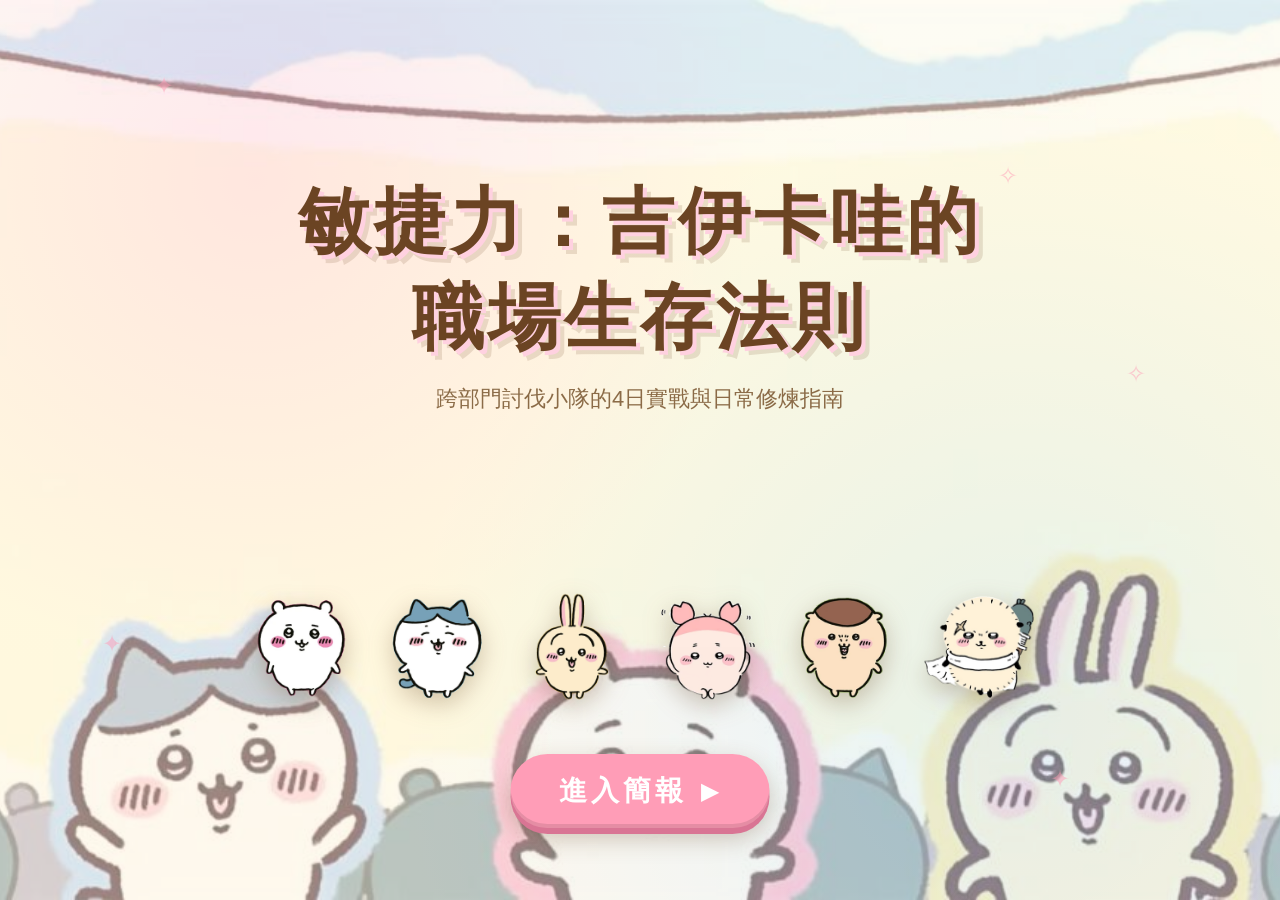
==== commit a456e831: "feat: 新增 Windows 啟動檔並修正錯誤提示說明 - 新增 start.bat，雙擊即可自動啟動伺服器並開啟瀏覽器 - 修正 load-error 提示訊息（原指令 cd web 目錄不存在" ====
--- a/index.html
+++ b/index.html
@@ -14,7 +14,7 @@
 <!-- ============ Scene 1: Title ============ -->
 <section id="scene-title" class="scene">
   <div class="title-bg">
-    <img src="images/title-bg.png" alt="" class="bg-image" onerror="this.style.display='none'">
+    <img alt="" class="bg-image" id="welcome-bg">
     <div class="bg-deco">
       <span class="deco">✦</span><span class="deco">✧</span>
       <span class="deco">✦</span><span class="deco">✧</span>
@@ -58,7 +58,7 @@
   </header>
 
   <div class="map-wrap">
-    <img src="images/map.png" alt="" class="map-bg" onerror="this.style.display='none'">
+    <img alt="" class="map-bg" id="map-bg">
     <div class="map-inner" id="map-inner">
       <!-- 虛線路徑 SVG -->
       <svg class="map-paths" viewBox="0 0 100 100" preserveAspectRatio="none" id="map-paths"></svg>
@@ -111,6 +111,7 @@
         <div class="dialogue-speaker" id="dialogue-speaker"></div>
         <div class="dialogue-text" id="dialogue-text"></div>
         <div class="dialogue-next" id="dialogue-next">▼</div>
+        <div class="dialogue-end" id="dialogue-end"></div>
       </div>
     </div>
   </div>
@@ -134,9 +135,9 @@
 <div id="load-error" class="load-error" hidden>
   <div class="load-error-box">
     <h2>🚧 無法載入內容</h2>
-    <p>瀏覽器禁止直接讀取本機 JSON 檔案。請在 <code>web/</code> 資料夾執行下列指令後用 <code>http://localhost:8000</code> 開啟：</p>
-    <pre>cd web && python3 -m http.server 8000</pre>
-    <p>或雙擊 <code>start.command</code>（macOS）自動啟動。</p>
+    <p>瀏覽器禁止直接讀取本機 JSON 檔案，請改用以下方式開啟：</p>
+    <p><strong>Windows：</strong>雙擊 <code>start.bat</code></p>
+    <p><strong>macOS：</strong>雙擊 <code>start.command</code></p>
   </div>
 </div>
 
--- a/assets/css/style.css
+++ b/assets/css/style.css
@@ -1012,6 +1012,17 @@
   from { transform: translateY(0); }
   to   { transform: translateY(6px); }
 }
+.dialogue-end {
+  position: absolute;
+  bottom: 10px;
+  right: 18px;
+  font-size: 13px;
+  letter-spacing: 2px;
+  color: var(--brown-soft);
+  opacity: 0;
+  transition: opacity 0.45s ease;
+}
+.dialogue-box.ended .dialogue-end { opacity: 1; }
 
 .slide-footer {
   display: flex;
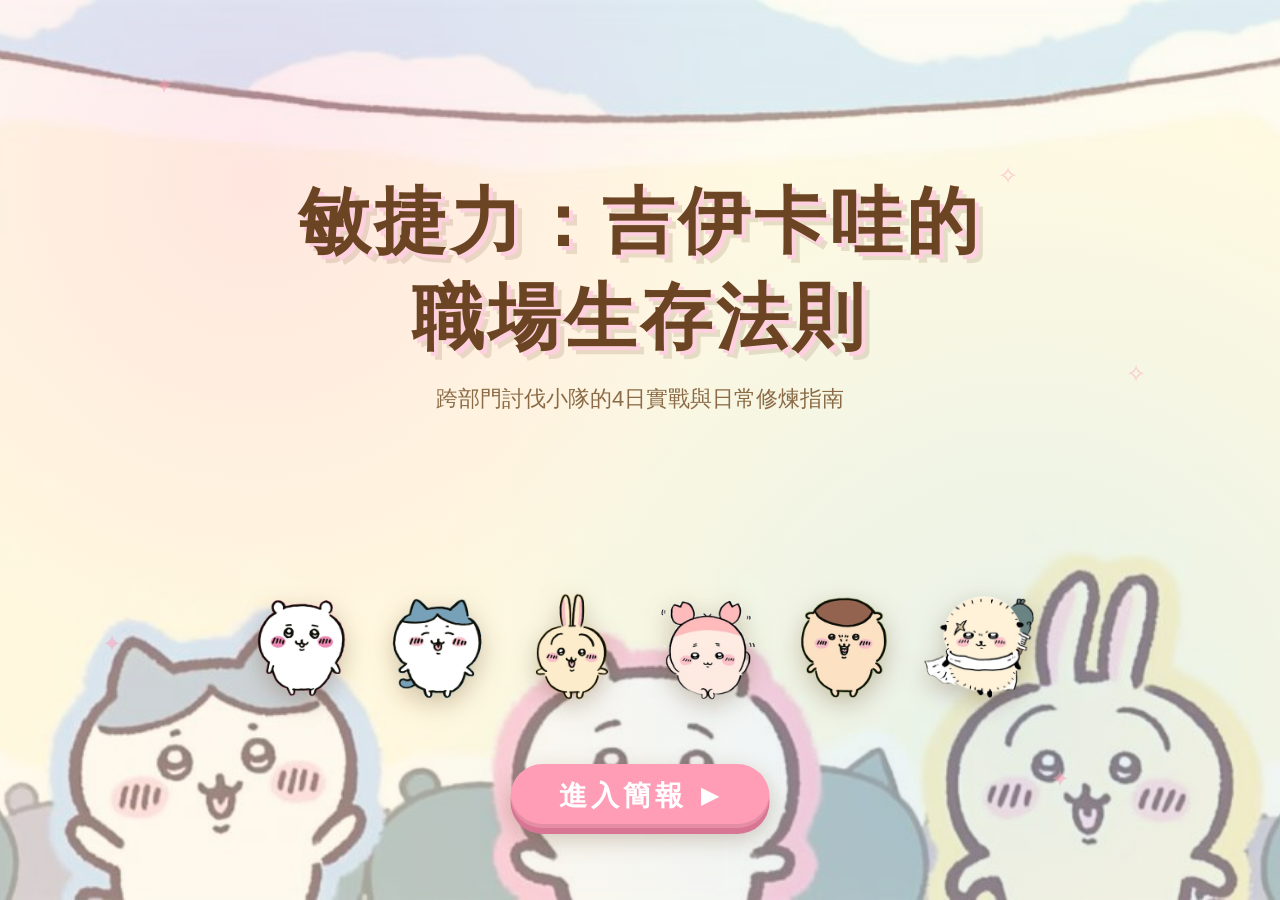
==== commit 9f339599: "feat: 新增背景音樂功能，音樂設定由 content.json 控制 - audio.src/loop/volume 欄位控制音樂，路徑空值或檔案不存在時自動隱藏按鈕 - 首頁音樂按鈕置於「進入簡" ====
--- a/index.html
+++ b/index.html
@@ -37,10 +37,13 @@
     <img class="char-float c6" src="images/characters/rakko.png" alt="" onerror="this.src='images/placeholder.svg'">
   </div>
 
-  <button id="enter-btn" class="enter-btn">
-    <span class="enter-btn-text"></span>
-    <span class="enter-btn-arrow">▶</span>
-  </button>
+  <div class="title-btns" id="title-btns">
+    <button class="bgm-btn" hidden title="音樂開關">♪</button>
+    <button id="enter-btn" class="enter-btn">
+      <span class="enter-btn-text"></span>
+      <span class="enter-btn-arrow">▶</span>
+    </button>
+  </div>
 
   <div class="hint-bar" id="title-hint"></div>
 </section>
@@ -54,6 +57,7 @@
       <span class="progress-label"><span id="progress-num">0</span> / <span id="progress-total">7</span></span>
       <div class="stamp-row" id="stamp-row"></div>
       <button class="reset-btn" id="reset-btn" title="重置進度"></button>
+      <button class="bgm-btn" id="bgm-btn" hidden title="音樂開關">♪</button>
     </div>
   </header>
 
--- a/assets/css/style.css
+++ b/assets/css/style.css
@@ -22,6 +22,7 @@
 }
 
 * { box-sizing: border-box; margin: 0; padding: 0; }
+[hidden] { display: none !important; }
 
 html, body {
   width: 100%;
@@ -170,12 +171,19 @@
   50%      { transform: translateY(-12px) rotate(2deg); }
 }
 
-.enter-btn {
+.title-btns {
   position: absolute;
   bottom: 8%;
   left: 50%;
   transform: translateX(-50%);
+  display: flex;
+  align-items: center;
+  gap: 16px;
+  z-index: 3;
+}
+.enter-btn {
   padding: 18px 48px;
+  line-height: 1;
   background: var(--pink-deep);
   color: #fff;
   font-size: clamp(20px, 2.2vw, 28px);
@@ -187,17 +195,16 @@
     0 10px 24px var(--shadow-deep),
     inset 0 -4px 0 rgba(0,0,0,0.1);
   animation: pulse 2s ease-in-out infinite;
-  z-index: 3;
   display: flex;
   align-items: center;
   gap: 14px;
 }
 .enter-btn:hover {
-  transform: translateX(-50%) scale(1.05);
+  transform: scale(1.05);
   animation-play-state: paused;
 }
 .enter-btn:active {
-  transform: translateX(-50%) scale(0.98) translateY(4px);
+  transform: scale(0.98) translateY(4px);
   box-shadow: 0 2px 0 #d97594, 0 4px 12px var(--shadow-deep);
 }
 .enter-btn-arrow {
@@ -1155,3 +1162,87 @@
   .skip-hint        { display: none; }
   .btn              { font-size: 13px; padding: 6px 14px; }
 }
+
+/* ============================================================
+   背景音樂按鈕
+   ============================================================ */
+.bgm-btn {
+  position: relative;
+  width: 28px;
+  height: 28px;
+  border-radius: 50%;
+  background: transparent;
+  border: 2px solid var(--line);
+  color: var(--brown-soft);
+  font-size: 15px;
+  display: flex;
+  align-items: center;
+  justify-content: center;
+  transition: all 0.2s;
+  flex-shrink: 0;
+}
+.bgm-btn:hover {
+  background: var(--line);
+  color: #fff;
+}
+.bgm-btn.muted {
+  background: #fff;
+  opacity: 1;
+  border-style: solid;
+}
+.bgm-btn.muted::after {
+  content: '';
+  position: absolute;
+  width: 2px;
+  height: 75%;
+  background: var(--brown-soft);
+  border-radius: 1px;
+  top: 12.5%;
+  left: 50%;
+  transform: translateX(-50%) rotate(45deg);
+  pointer-events: none;
+}
+
+/* 首頁音樂按鈕：與「進入簡報」等高、同樣樣式 */
+.title-btns .bgm-btn {
+  width: auto;
+  height: auto;
+  padding: 18px;
+  line-height: 1;
+  aspect-ratio: 1;
+  font-size: clamp(20px, 2.2vw, 28px);
+  font-weight: 900;
+  background: var(--pink-deep);
+  color: #fff;
+  border: none;
+  box-shadow:
+    0 6px 0 #d97594,
+    0 10px 24px var(--shadow-deep),
+    inset 0 -4px 0 rgba(0,0,0,0.1);
+  animation: pulse 2s ease-in-out infinite;
+}
+.title-btns .bgm-btn:hover {
+  background: var(--pink-deep);
+  color: #fff;
+  transform: scale(1.05);
+  animation-play-state: paused;
+}
+.title-btns .bgm-btn:active {
+  transform: scale(0.98) translateY(4px);
+  box-shadow: 0 2px 0 #d97594, 0 4px 12px var(--shadow-deep);
+}
+.title-btns .bgm-btn.muted {
+  background: #fff;
+  color: var(--pink-deep);
+  border: none;
+  box-shadow:
+    0 6px 0 #d97594,
+    0 10px 24px var(--shadow-deep),
+    inset 0 -4px 0 rgba(0,0,0,0.1);
+}
+.title-btns .bgm-btn.muted::after {
+  background: var(--pink-deep);
+  width: 3px;
+  height: 70%;
+  top: 15%;
+}
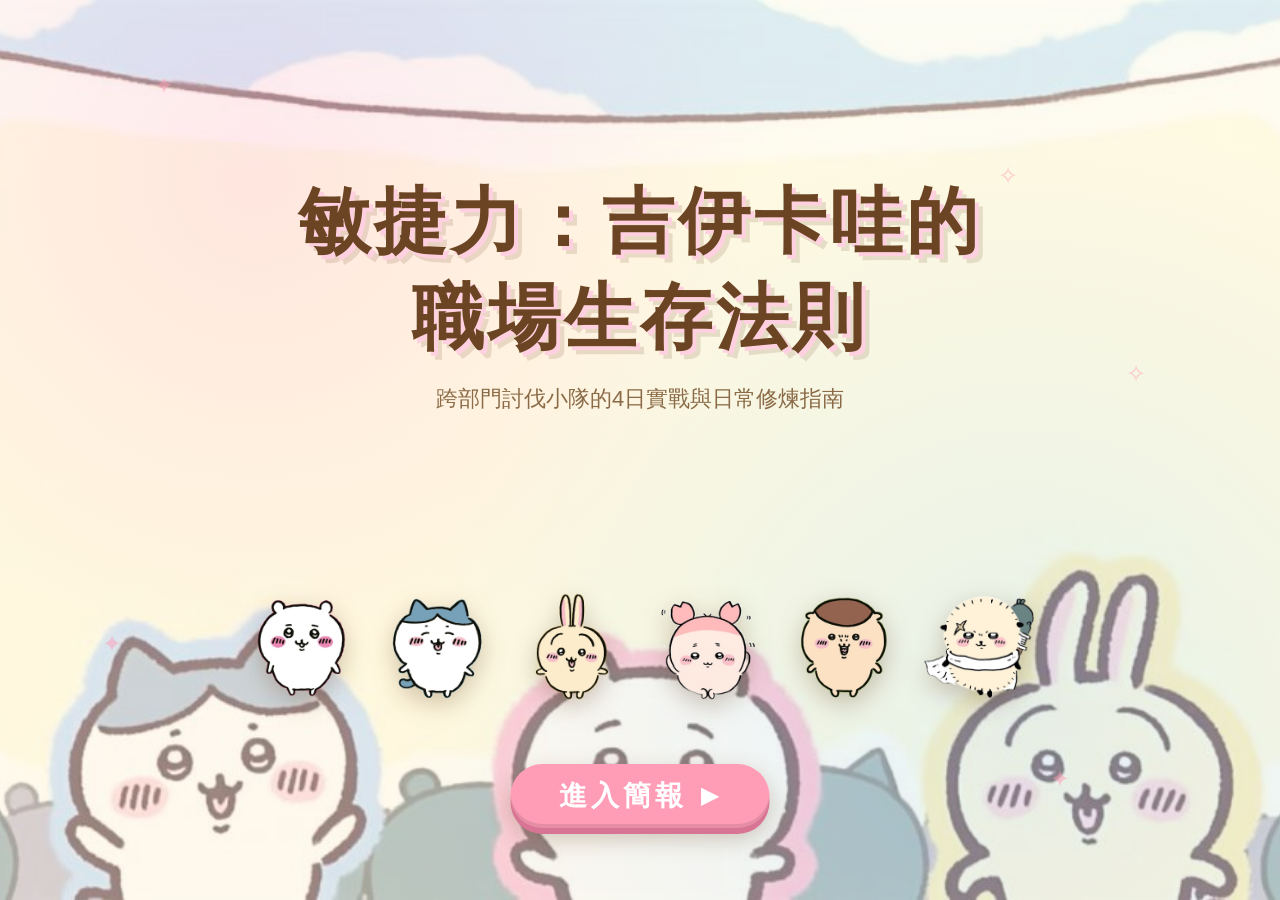
==== commit 3b1736d5: "feat: 將重置進度確認改為自訂 Modal 視窗 原重置進度按鈕使用瀏覽器原生 confirm() 對話框，外觀與遊戲風格不一致，改為與「全關卡討伐完畢」相同樣式的自訂 Modal 視窗，提升視覺" ====
--- a/index.html
+++ b/index.html
@@ -81,6 +81,21 @@
       <button class="btn primary" id="all-clear-close">再看一次</button>
     </div>
   </div>
+
+  <!-- 重置進度確認層 -->
+  <div class="all-clear" id="reset-confirm" hidden>
+    <div class="all-clear-inner">
+      <div class="fireworks">
+        <span>✦</span><span>✧</span><span>★</span><span>✦</span><span>✧</span>
+      </div>
+      <h2 id="reset-confirm-title"></h2>
+      <p id="reset-confirm-text"></p>
+      <div class="reset-confirm-btns">
+        <button class="btn primary" id="reset-confirm-ok">確定</button>
+        <button class="btn" id="reset-confirm-cancel">取消</button>
+      </div>
+    </div>
+  </div>
 </section>
 
 <!-- ============ Scene 3: Slide ============ -->
--- a/assets/css/style.css
+++ b/assets/css/style.css
@@ -573,6 +573,11 @@
 .all-clear-inner p {
   color: var(--brown-soft);
   margin-bottom: 20px;
+}
+.reset-confirm-btns {
+  display: flex;
+  gap: 12px;
+  justify-content: center;
 }
 .fireworks {
   position: absolute;
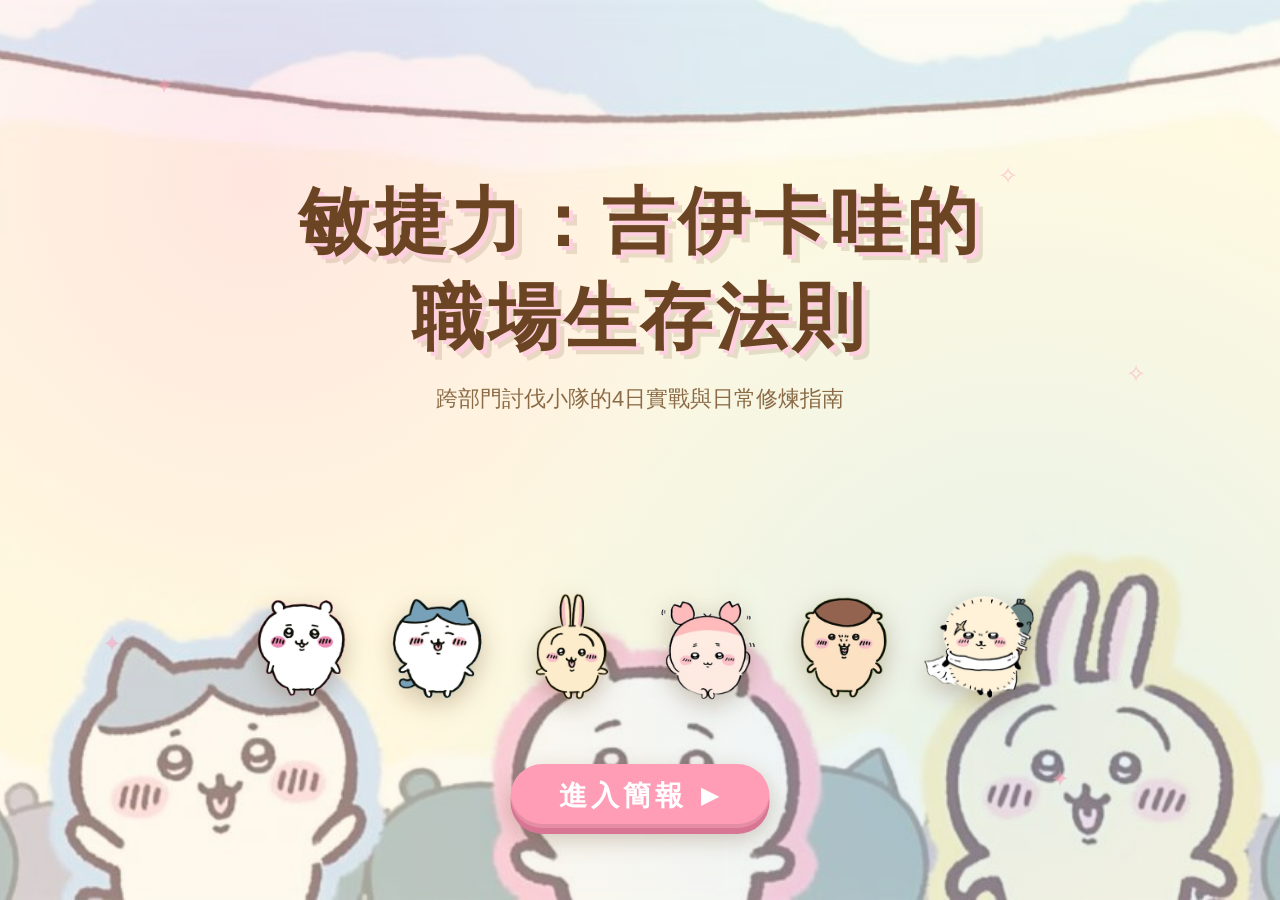
==== commit 02a1b500: "refactor: 整合靜態資源，統一移至 assets/ 目錄 原先圖片存放於根目錄的 images/，音訊存放於 assets/audio/，造成靜態資源分散，目錄結構不一致，不易維護。" ====
--- a/index.html
+++ b/index.html
@@ -29,12 +29,12 @@
   </div>
 
   <div class="title-characters">
-    <img class="char-float c1" src="images/characters/chiikawa.png" alt="" onerror="this.src='images/placeholder.svg'">
-    <img class="char-float c2" src="images/characters/hachi.png" alt="" onerror="this.src='images/placeholder.svg'">
-    <img class="char-float c3" src="images/characters/usagi.png" alt="" onerror="this.src='images/placeholder.svg'">
-    <img class="char-float c4" src="images/characters/kobun.png" alt="" onerror="this.src='images/placeholder.svg'">
-    <img class="char-float c5" src="images/characters/kuri.png" alt="" onerror="this.src='images/placeholder.svg'">
-    <img class="char-float c6" src="images/characters/rakko.png" alt="" onerror="this.src='images/placeholder.svg'">
+    <img class="char-float c1" src="assets/images/characters/chiikawa.png" alt="" onerror="this.src='assets/images/placeholder.svg'">
+    <img class="char-float c2" src="assets/images/characters/hachi.png" alt="" onerror="this.src='assets/images/placeholder.svg'">
+    <img class="char-float c3" src="assets/images/characters/usagi.png" alt="" onerror="this.src='assets/images/placeholder.svg'">
+    <img class="char-float c4" src="assets/images/characters/kobun.png" alt="" onerror="this.src='assets/images/placeholder.svg'">
+    <img class="char-float c5" src="assets/images/characters/kuri.png" alt="" onerror="this.src='assets/images/placeholder.svg'">
+    <img class="char-float c6" src="assets/images/characters/rakko.png" alt="" onerror="this.src='assets/images/placeholder.svg'">
   </div>
 
   <div class="title-btns" id="title-btns">
